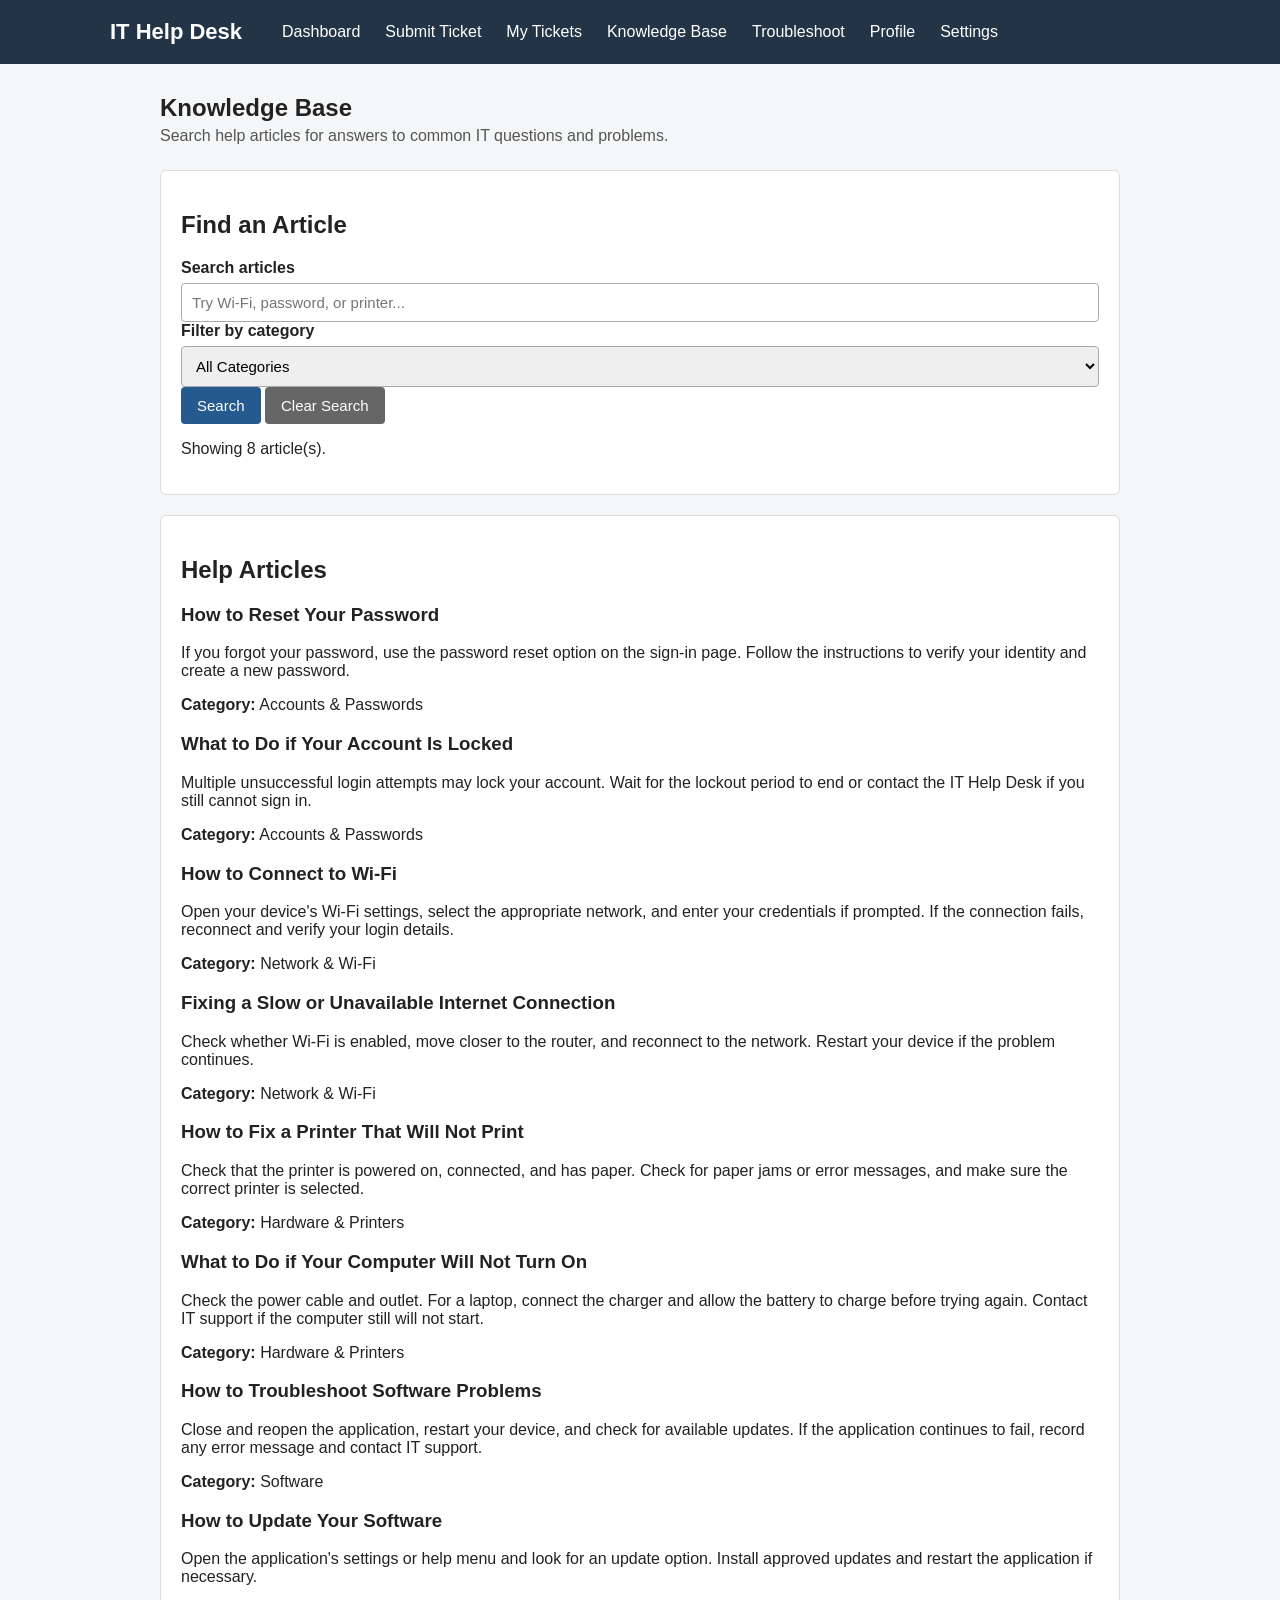
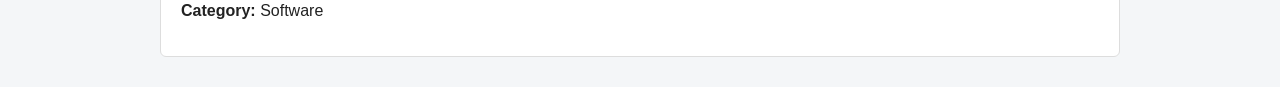
==== knowledge-base.html @ e287bbb6 "Update knowledge-base.html Fixing searching problem" ====
<!DOCTYPE html>
<html lang="en">
<head>
    <!-- Set the character encoding and responsive page layout. -->
    <meta charset="UTF-8">
    <meta name="viewport" content="width=device-width, initial-scale=1.0">

    <!-- Set the page title and load the shared stylesheet. -->
    <title>IT Help Desk - Knowledge Base</title>
    <link rel="stylesheet" href="css/style.css">
</head>
<body>

<header>
    <!-- Shared navigation links used throughout the Help Desk website. -->
    <div class="navbar">
        <h1>IT Help Desk</h1>

        <nav>
            <a href="index.html">Dashboard</a>
            <a href="submit-ticket.html">Submit Ticket</a>
            <a href="tickets.html">My Tickets</a>
            <a href="knowledge-base.html" aria-current="page">Knowledge Base</a>
            <a href="troubleshoot.html">Troubleshoot</a>
            <a href="profile.html">Profile</a>
            <a href="settings.html">Settings</a>
        </nav>
    </div>
</header>

<main>
    <!-- Page heading and a short explanation of the Knowledge Base. -->
    <h2 class="page-title">Knowledge Base</h2>

    <p class="page-description">
        Search help articles for answers to common IT questions and problems.
    </p>

    <!-- Search form lets users search article titles and descriptions. -->
    <section class="card">
        <h2>Find an Article</h2>

        <form id="search-form">
            <!-- Search text entered by the user. -->
            <label for="search">Search articles</label>
            <input
                type="search"
                id="search"
                name="search"
                placeholder="Try Wi-Fi, password, or printer..."
            >

            <!-- Category dropdown filters the available articles. -->
            <label for="category">Filter by category</label>
            <select id="category" name="category">
                <option value="all">All Categories</option>
                <option value="accounts">Accounts &amp; Passwords</option>
                <option value="network">Network &amp; Wi-Fi</option>
                <option value="hardware">Hardware &amp; Printers</option>
                <option value="software">Software</option>
            </select>

            <!-- Submit and clear buttons for the search controls. -->
            <button type="submit">Search</button>
            <button type="button" id="clear-search" class="button-secondary">
                Clear Search
            </button>
        </form>

        <!-- JavaScript updates this text with the number of matching articles. -->
        <p id="result-count" role="status" aria-live="polite"></p>
    </section>

    <!-- Articles are filtered by the Knowledge Base JavaScript. -->
    <section class="card">
        <h2>Help Articles</h2>

        <div id="articles">
            <!-- Article: account and password help. -->
            <article class="article" data-category="accounts">
                <h3>How to Reset Your Password</h3>
                <p>
                    If you forgot your password, use the password reset option
                    on the sign-in page. Follow the instructions to verify your
                    identity and create a new password.
                </p>
                <p><strong>Category:</strong> Accounts &amp; Passwords</p>
            </article>

            <!-- Article: account access and login problems. -->
            <article class="article" data-category="accounts">
                <h3>What to Do if Your Account Is Locked</h3>
                <p>
                    Multiple unsuccessful login attempts may lock your account.
                    Wait for the lockout period to end or contact the IT Help
                    Desk if you still cannot sign in.
                </p>
                <p><strong>Category:</strong> Accounts &amp; Passwords</p>
            </article>

            <!-- Article: wireless network troubleshooting. -->
            <article class="article" data-category="network">
                <h3>How to Connect to Wi-Fi</h3>
                <p>
                    Open your device's Wi-Fi settings, select the appropriate
                    network, and enter your credentials if prompted. If the
                    connection fails, reconnect and verify your login details.
                </p>
                <p><strong>Category:</strong> Network &amp; Wi-Fi</p>
            </article>

            <!-- Article: resolving common internet connection problems. -->
            <article class="article" data-category="network">
                <h3>Fixing a Slow or Unavailable Internet Connection</h3>
                <p>
                    Check whether Wi-Fi is enabled, move closer to the router,
                    and reconnect to the network. Restart your device if the
                    problem continues.
                </p>
                <p><strong>Category:</strong> Network &amp; Wi-Fi</p>
            </article>

            <!-- Article: printer troubleshooting. -->
            <article class="article" data-category="hardware">
                <h3>How to Fix a Printer That Will Not Print</h3>
                <p>
                    Check that the printer is powered on, connected, and has
                    paper. Check for paper jams or error messages, and make
                    sure the correct printer is selected.
                </p>
                <p><strong>Category:</strong> Hardware &amp; Printers</p>
            </article>

            <!-- Article: basic computer hardware troubleshooting. -->
            <article class="article" data-category="hardware">
                <h3>What to Do if Your Computer Will Not Turn On</h3>
                <p>
                    Check the power cable and outlet. For a laptop, connect the
                    charger and allow the battery to charge before trying again.
                    Contact IT support if the computer still will not start.
                </p>
                <p><strong>Category:</strong> Hardware &amp; Printers</p>
            </article>

            <!-- Article: application installation and update problems. -->
            <article class="article" data-category="software">
                <h3>How to Troubleshoot Software Problems</h3>
                <p>
                    Close and reopen the application, restart your device, and
                    check for available updates. If the application continues
                    to fail, record any error message and contact IT support.
                </p>
                <p><strong>Category:</strong> Software</p>
            </article>

            <!-- Article: common application update guidance. -->
            <article class="article" data-category="software">
                <h3>How to Update Your Software</h3>
                <p>
                    Open the application's settings or help menu and look for
                    an update option. Install approved updates and restart the
                    application if necessary.
                </p>
                <p><strong>Category:</strong> Software</p>
            </article>
        </div>

        <!-- JavaScript displays this message when no articles match. -->
        <p id="no-results" hidden>
            No articles match your search. Try different keywords or choose
            another category.
        </p>
    </section>
</main>

<!-- Load settings first so saved appearance preferences are applied. -->
<script src="js/settings.js"></script>

<!-- Load the script that searches and filters Knowledge Base articles. -->
<script src="js/knowledge-base.js"></script>

</body>
</html>
---- css/style.css ----
* {
    box-sizing: border-box;
}

body {
    margin: 0;
    font-family: Arial, sans-serif;
    background-color: #f4f6f8;
    color: #222;
}

/* Shared navigation */
header {
    background-color: #243447;
    color: white;
}

.navbar {
    max-width: 1100px;
    margin: auto;
    display: flex;
    align-items: center;
    padding: 15px 20px;
}

.navbar h1 {
    margin: 0;
    margin-right: 30px;
    font-size: 22px;
}

.navbar nav {
    display: flex;
    flex-wrap: wrap;
    gap: 5px;
}

.navbar a {
    color: white;
    text-decoration: none;
    padding: 8px 10px;
    border-radius: 4px;
}

.navbar a:hover,
.navbar a:focus {
    background-color: #3d536b;
}

/* Main page layout */
main {
    max-width: 1000px;
    margin: 30px auto;
    padding: 0 20px;
}

.page-title {
    margin-bottom: 5px;
}

.page-description {
    color: #555;
    margin-top: 0;
    margin-bottom: 25px;
}

/* Reusable cards */
.card {
    background-color: white;
    border: 1px solid #ddd;
    border-radius: 6px;
    padding: 20px;
    margin-bottom: 20px;
}

/* Buttons */
.button,
button {
    display: inline-block;
    background-color: #245a8d;
    color: white;
    border: none;
    border-radius: 4px;
    padding: 10px 16px;
    text-decoration: none;
    cursor: pointer;
    font-size: 15px;
}

.button:hover,
button:hover {
    background-color: #19466f;
}

.button-secondary {
    background-color: #666;
}

/* Forms */
.form-group {
    margin-bottom: 18px;
}

label {
    display: block;
    font-weight: bold;
    margin-bottom: 6px;
}

input,
select,
textarea {
    width: 100%;
    padding: 10px;
    border: 1px solid #aaa;
    border-radius: 4px;
    font-size: 15px;
}

textarea {
    min-height: 120px;
    resize: vertical;
}

.error-message {
    color: #b00020;
    margin-top: 5px;
}

.success-message {
    background-color: #e8f5e9;
    border: 1px solid #7cb982;
    padding: 15px;
    border-radius: 4px;
    margin-bottom: 20px;
}

/* Dashboard */
.dashboard-cards {
    display: grid;
    grid-template-columns: repeat(2, 1fr);
    gap: 20px;
}

.stat-number {
    font-size: 32px;
    font-weight: bold;
    margin: 5px 0;
}

.quick-actions {
    display: flex;
    gap: 10px;
    flex-wrap: wrap;
}

@media (max-width: 700px) {
    .dashboard-cards {
        grid-template-columns: 1fr;
    }

    .navbar {
        align-items: flex-start;
        flex-direction: column;
    }

    .navbar h1 {
        margin-bottom: 10px;
    }
}
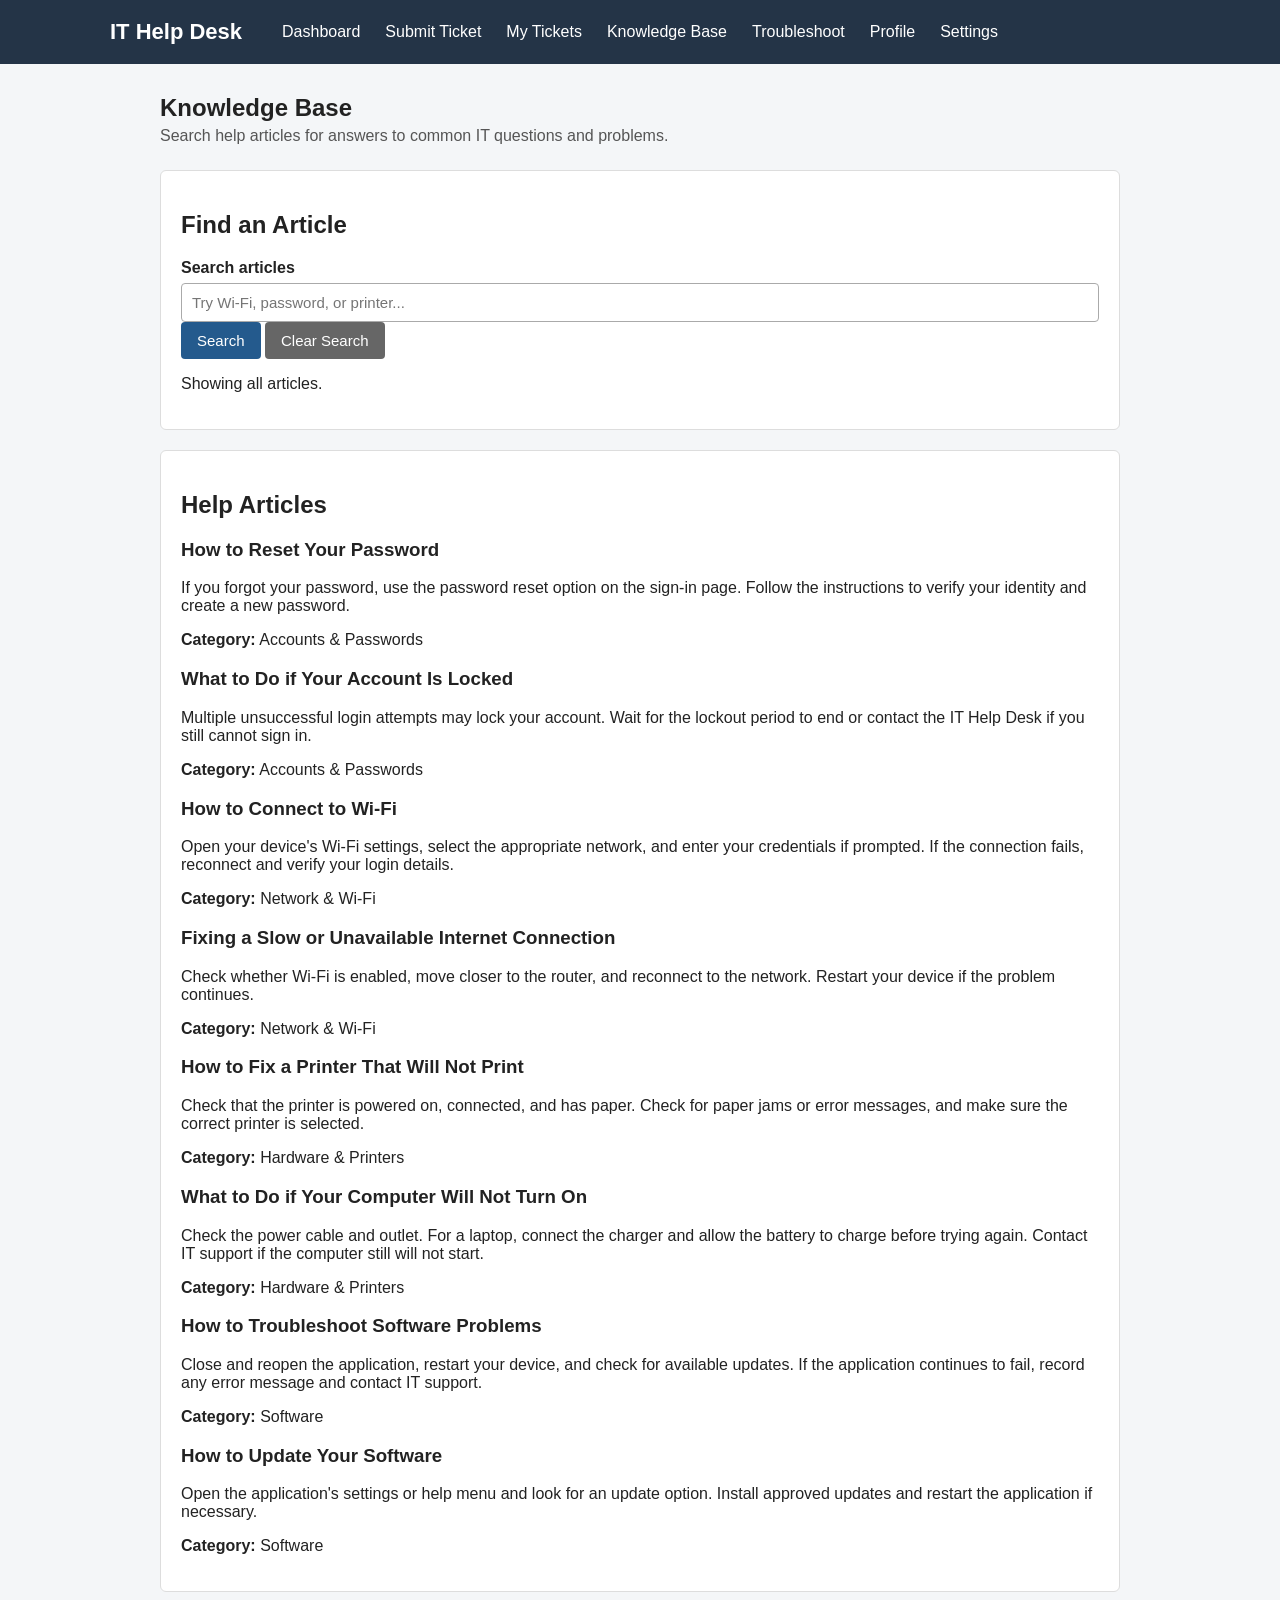
==== commit 95d75958: "Update knowledge-base.html Removing category filtering and fixing the search" ====
--- a/knowledge-base.html
+++ b/knowledge-base.html
@@ -50,34 +50,31 @@
                 placeholder="Try Wi-Fi, password, or printer..."
             >
 
-            <!-- Category dropdown filters the available articles. -->
-            <label for="category">Filter by category</label>
-            <select id="category" name="category">
-                <option value="all">All Categories</option>
-                <option value="accounts">Accounts &amp; Passwords</option>
-                <option value="network">Network &amp; Wi-Fi</option>
-                <option value="hardware">Hardware &amp; Printers</option>
-                <option value="software">Software</option>
-            </select>
+            <!-- Submit the search or clear the current search. -->
+            <button type="submit">Search</button>
 
-            <!-- Submit and clear buttons for the search controls. -->
-            <button type="submit">Search</button>
-            <button type="button" id="clear-search" class="button-secondary">
+            <button
+                type="button"
+                id="clear-search"
+                class="button-secondary"
+            >
                 Clear Search
             </button>
         </form>
 
-        <!-- JavaScript updates this text with the number of matching articles. -->
-        <p id="result-count" role="status" aria-live="polite"></p>
+        <!-- JavaScript updates this text after a search is submitted. -->
+        <p id="result-count" role="status" aria-live="polite">
+            Showing all articles.
+        </p>
     </section>
 
-    <!-- Articles are filtered by the Knowledge Base JavaScript. -->
+    <!-- The JavaScript searches and filters these help articles. -->
     <section class="card">
         <h2>Help Articles</h2>
 
         <div id="articles">
             <!-- Article: account and password help. -->
-            <article class="article" data-category="accounts">
+            <article class="article">
                 <h3>How to Reset Your Password</h3>
                 <p>
                     If you forgot your password, use the password reset option
@@ -88,7 +85,7 @@
             </article>
 
             <!-- Article: account access and login problems. -->
-            <article class="article" data-category="accounts">
+            <article class="article">
                 <h3>What to Do if Your Account Is Locked</h3>
                 <p>
                     Multiple unsuccessful login attempts may lock your account.
@@ -99,7 +96,7 @@
             </article>
 
             <!-- Article: wireless network troubleshooting. -->
-            <article class="article" data-category="network">
+            <article class="article">
                 <h3>How to Connect to Wi-Fi</h3>
                 <p>
                     Open your device's Wi-Fi settings, select the appropriate
@@ -110,7 +107,7 @@
             </article>
 
             <!-- Article: resolving common internet connection problems. -->
-            <article class="article" data-category="network">
+            <article class="article">
                 <h3>Fixing a Slow or Unavailable Internet Connection</h3>
                 <p>
                     Check whether Wi-Fi is enabled, move closer to the router,
@@ -121,7 +118,7 @@
             </article>
 
             <!-- Article: printer troubleshooting. -->
-            <article class="article" data-category="hardware">
+            <article class="article">
                 <h3>How to Fix a Printer That Will Not Print</h3>
                 <p>
                     Check that the printer is powered on, connected, and has
@@ -132,7 +129,7 @@
             </article>
 
             <!-- Article: basic computer hardware troubleshooting. -->
-            <article class="article" data-category="hardware">
+            <article class="article">
                 <h3>What to Do if Your Computer Will Not Turn On</h3>
                 <p>
                     Check the power cable and outlet. For a laptop, connect the
@@ -142,8 +139,8 @@
                 <p><strong>Category:</strong> Hardware &amp; Printers</p>
             </article>
 
-            <!-- Article: application installation and update problems. -->
-            <article class="article" data-category="software">
+            <!-- Article: application troubleshooting. -->
+            <article class="article">
                 <h3>How to Troubleshoot Software Problems</h3>
                 <p>
                     Close and reopen the application, restart your device, and
@@ -154,7 +151,7 @@
             </article>
 
             <!-- Article: common application update guidance. -->
-            <article class="article" data-category="software">
+            <article class="article">
                 <h3>How to Update Your Software</h3>
                 <p>
                     Open the application's settings or help menu and look for
@@ -167,16 +164,15 @@
 
         <!-- JavaScript displays this message when no articles match. -->
         <p id="no-results" hidden>
-            No articles match your search. Try different keywords or choose
-            another category.
+            No articles match your search. Try different keywords.
         </p>
     </section>
 </main>
 
-<!-- Load settings first so saved appearance preferences are applied. -->
+<!-- Apply saved appearance preferences. -->
 <script src="js/settings.js"></script>
 
-<!-- Load the script that searches and filters Knowledge Base articles. -->
+<!-- Load the Knowledge Base search functionality. -->
 <script src="js/knowledge-base.js"></script>
 
 </body>
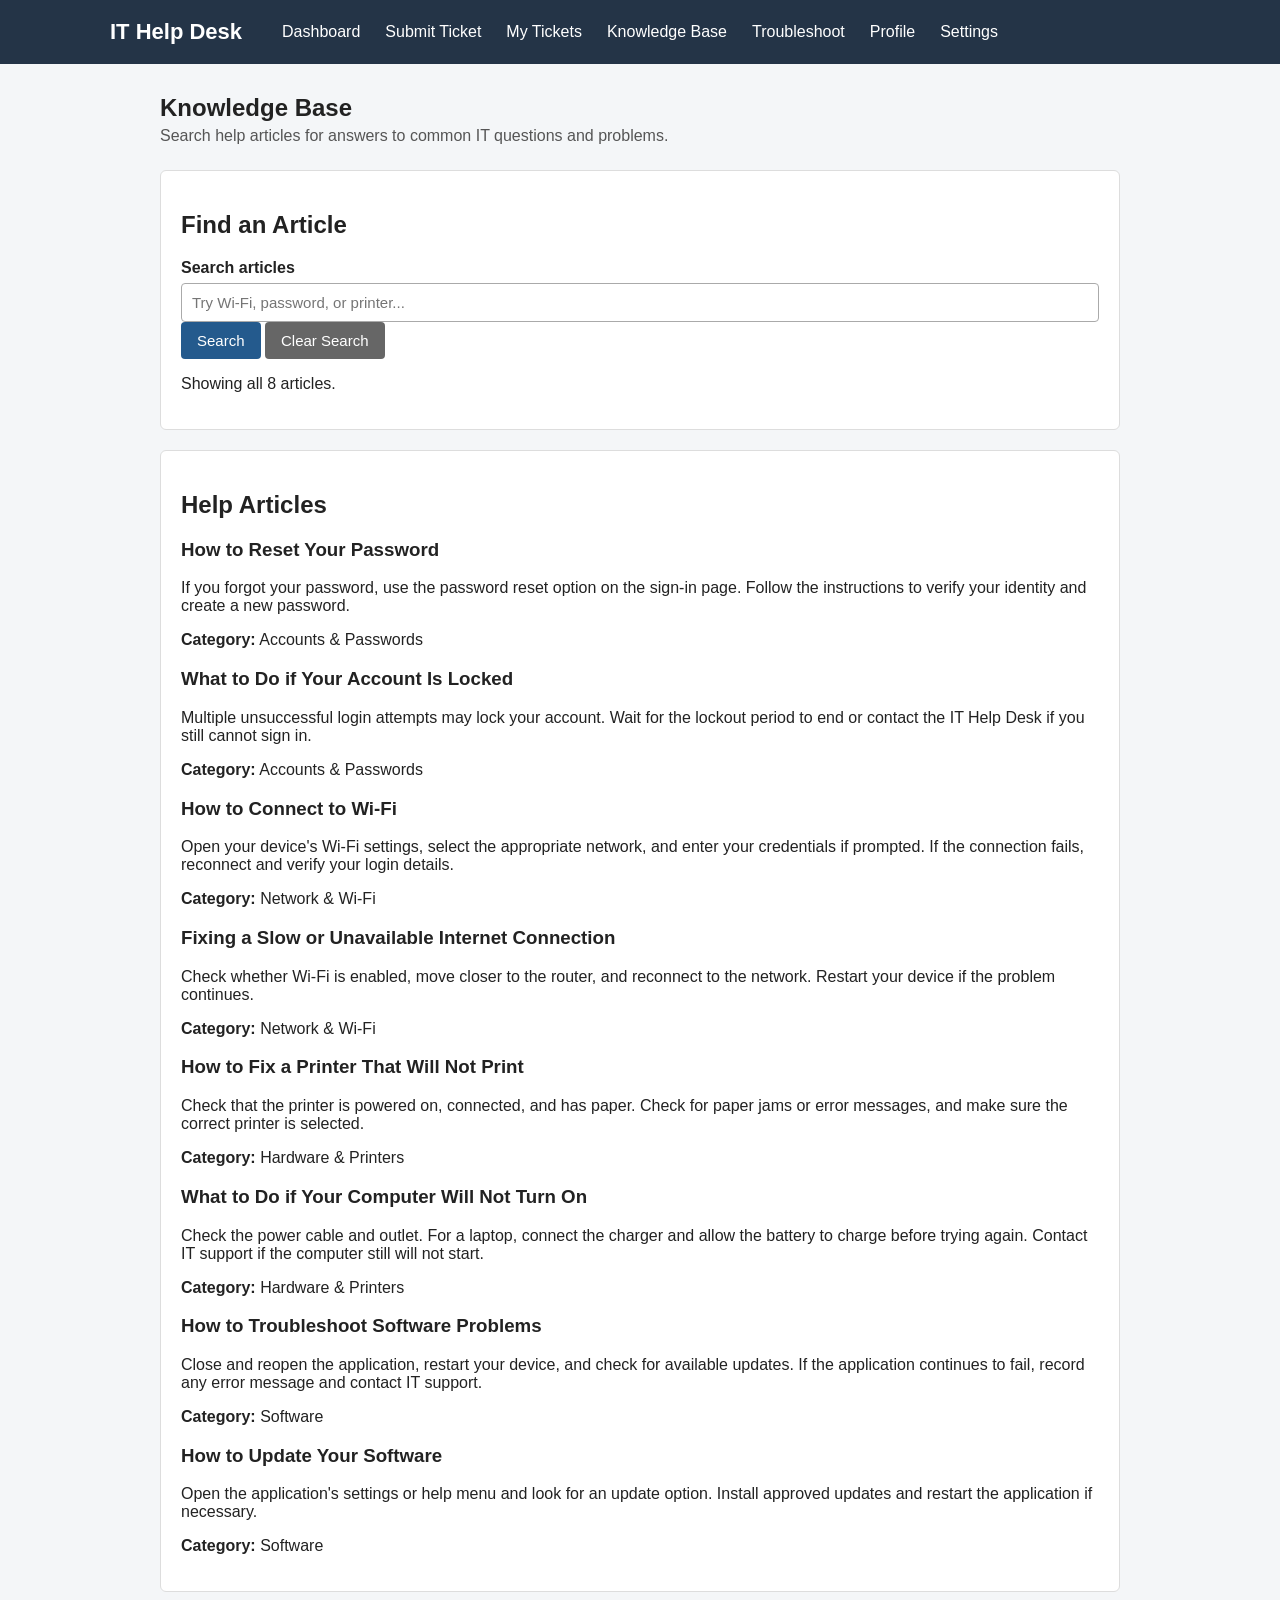
==== commit afa4daca: "Update knowledge-base.html Same thing as last commit" ====
--- a/knowledge-base.html
+++ b/knowledge-base.html
@@ -1,21 +1,17 @@
 <!DOCTYPE html>
 <html lang="en">
 <head>
-    <!-- Set the character encoding and responsive page layout. -->
     <meta charset="UTF-8">
     <meta name="viewport" content="width=device-width, initial-scale=1.0">
-
-    <!-- Set the page title and load the shared stylesheet. -->
     <title>IT Help Desk - Knowledge Base</title>
     <link rel="stylesheet" href="css/style.css">
 </head>
 <body>
 
 <header>
-    <!-- Shared navigation links used throughout the Help Desk website. -->
+    <!-- Website navigation. -->
     <div class="navbar">
         <h1>IT Help Desk</h1>
-
         <nav>
             <a href="index.html">Dashboard</a>
             <a href="submit-ticket.html">Submit Ticket</a>
@@ -29,19 +25,16 @@
 </header>
 
 <main>
-    <!-- Page heading and a short explanation of the Knowledge Base. -->
     <h2 class="page-title">Knowledge Base</h2>
-
     <p class="page-description">
         Search help articles for answers to common IT questions and problems.
     </p>
 
-    <!-- Search form lets users search article titles and descriptions. -->
+    <!-- Search runs only when the user submits this form. -->
     <section class="card">
         <h2>Find an Article</h2>
 
         <form id="search-form">
-            <!-- Search text entered by the user. -->
             <label for="search">Search articles</label>
             <input
                 type="search"
@@ -50,30 +43,22 @@
                 placeholder="Try Wi-Fi, password, or printer..."
             >
 
-            <!-- Submit the search or clear the current search. -->
             <button type="submit">Search</button>
-
-            <button
-                type="button"
-                id="clear-search"
-                class="button-secondary"
-            >
+            <button type="button" id="clear-search" class="button-secondary">
                 Clear Search
             </button>
         </form>
 
-        <!-- JavaScript updates this text after a search is submitted. -->
         <p id="result-count" role="status" aria-live="polite">
-            Showing all articles.
+            Showing all 8 articles.
         </p>
     </section>
 
-    <!-- The JavaScript searches and filters these help articles. -->
+    <!-- Articles are displayed until a search is submitted. -->
     <section class="card">
         <h2>Help Articles</h2>
 
         <div id="articles">
-            <!-- Article: account and password help. -->
             <article class="article">
                 <h3>How to Reset Your Password</h3>
                 <p>
@@ -84,7 +69,6 @@
                 <p><strong>Category:</strong> Accounts &amp; Passwords</p>
             </article>
 
-            <!-- Article: account access and login problems. -->
             <article class="article">
                 <h3>What to Do if Your Account Is Locked</h3>
                 <p>
@@ -95,7 +79,6 @@
                 <p><strong>Category:</strong> Accounts &amp; Passwords</p>
             </article>
 
-            <!-- Article: wireless network troubleshooting. -->
             <article class="article">
                 <h3>How to Connect to Wi-Fi</h3>
                 <p>
@@ -106,7 +89,6 @@
                 <p><strong>Category:</strong> Network &amp; Wi-Fi</p>
             </article>
 
-            <!-- Article: resolving common internet connection problems. -->
             <article class="article">
                 <h3>Fixing a Slow or Unavailable Internet Connection</h3>
                 <p>
@@ -117,7 +99,6 @@
                 <p><strong>Category:</strong> Network &amp; Wi-Fi</p>
             </article>
 
-            <!-- Article: printer troubleshooting. -->
             <article class="article">
                 <h3>How to Fix a Printer That Will Not Print</h3>
                 <p>
@@ -128,7 +109,6 @@
                 <p><strong>Category:</strong> Hardware &amp; Printers</p>
             </article>
 
-            <!-- Article: basic computer hardware troubleshooting. -->
             <article class="article">
                 <h3>What to Do if Your Computer Will Not Turn On</h3>
                 <p>
@@ -139,7 +119,6 @@
                 <p><strong>Category:</strong> Hardware &amp; Printers</p>
             </article>
 
-            <!-- Article: application troubleshooting. -->
             <article class="article">
                 <h3>How to Troubleshoot Software Problems</h3>
                 <p>
@@ -150,7 +129,6 @@
                 <p><strong>Category:</strong> Software</p>
             </article>
 
-            <!-- Article: common application update guidance. -->
             <article class="article">
                 <h3>How to Update Your Software</h3>
                 <p>
@@ -162,17 +140,17 @@
             </article>
         </div>
 
-        <!-- JavaScript displays this message when no articles match. -->
+        <!-- This message appears when a submitted search finds no matches. -->
         <p id="no-results" hidden>
             No articles match your search. Try different keywords.
         </p>
     </section>
 </main>
 
-<!-- Apply saved appearance preferences. -->
+<!-- Load the saved site appearance settings. -->
 <script src="js/settings.js"></script>
 
-<!-- Load the Knowledge Base search functionality. -->
+<!-- Load the manual-search version of the Knowledge Base script. -->
 <script src="js/knowledge-base.js"></script>
 
 </body>
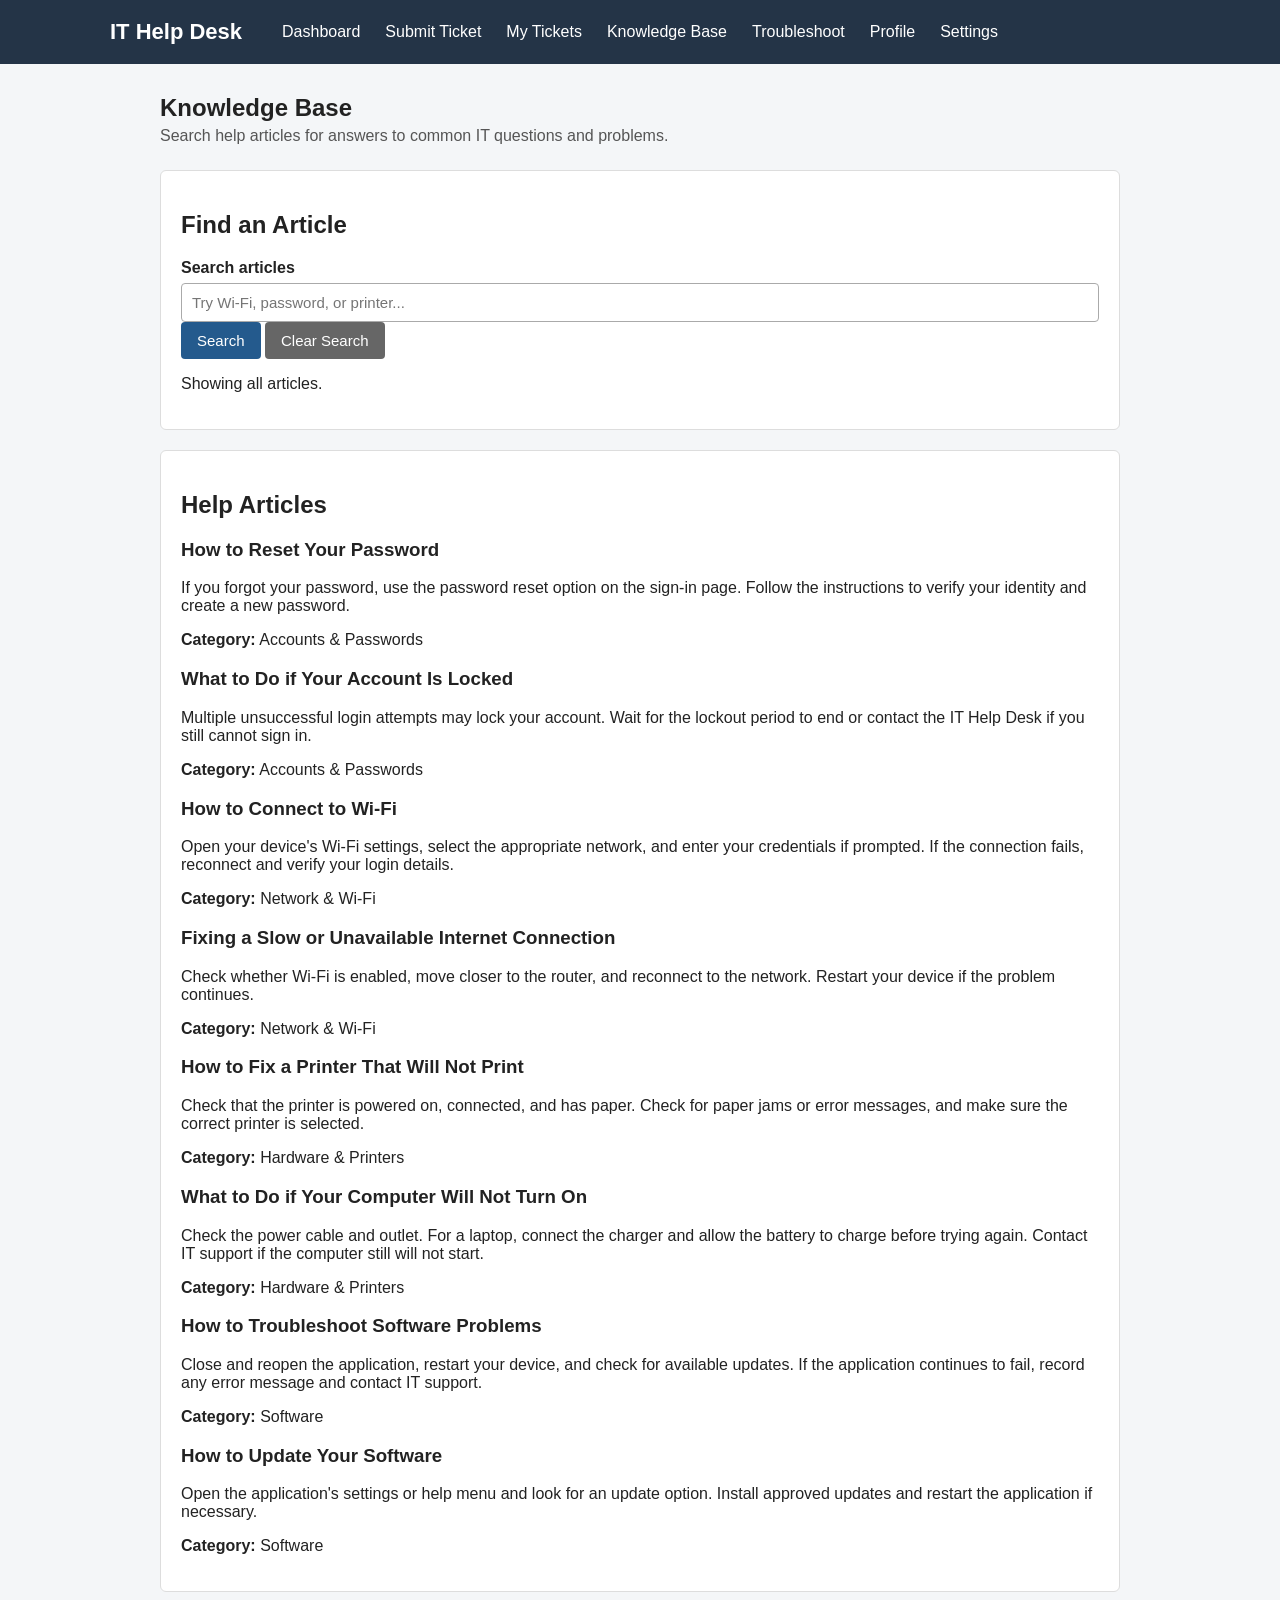
==== commit d93c9928: "Update knowledge-base.html Re-adding the previously removed things" ====
--- a/knowledge-base.html
+++ b/knowledge-base.html
@@ -1,17 +1,21 @@
 <!DOCTYPE html>
 <html lang="en">
 <head>
+    <!-- Set the character encoding and responsive page layout. -->
     <meta charset="UTF-8">
     <meta name="viewport" content="width=device-width, initial-scale=1.0">
+
+    <!-- Set the page title and load the shared stylesheet. -->
     <title>IT Help Desk - Knowledge Base</title>
     <link rel="stylesheet" href="css/style.css">
 </head>
 <body>
 
 <header>
-    <!-- Website navigation. -->
+    <!-- Shared navigation links used throughout the Help Desk website. -->
     <div class="navbar">
         <h1>IT Help Desk</h1>
+
         <nav>
             <a href="index.html">Dashboard</a>
             <a href="submit-ticket.html">Submit Ticket</a>
@@ -25,16 +29,19 @@
 </header>
 
 <main>
+    <!-- Page heading and a short explanation of the Knowledge Base. -->
     <h2 class="page-title">Knowledge Base</h2>
+
     <p class="page-description">
         Search help articles for answers to common IT questions and problems.
     </p>
 
-    <!-- Search runs only when the user submits this form. -->
+    <!-- Search form lets users search article titles and descriptions. -->
     <section class="card">
         <h2>Find an Article</h2>
 
         <form id="search-form">
+            <!-- Search text entered by the user. -->
             <label for="search">Search articles</label>
             <input
                 type="search"
@@ -43,22 +50,30 @@
                 placeholder="Try Wi-Fi, password, or printer..."
             >
 
+            <!-- Submit the search or clear the current search. -->
             <button type="submit">Search</button>
-            <button type="button" id="clear-search" class="button-secondary">
+
+            <button
+                type="button"
+                id="clear-search"
+                class="button-secondary"
+            >
                 Clear Search
             </button>
         </form>
 
+        <!-- JavaScript updates this text after a search is submitted. -->
         <p id="result-count" role="status" aria-live="polite">
-            Showing all 8 articles.
+            Showing all articles.
         </p>
     </section>
 
-    <!-- Articles are displayed until a search is submitted. -->
+    <!-- The JavaScript searches and filters these help articles. -->
     <section class="card">
         <h2>Help Articles</h2>
 
         <div id="articles">
+            <!-- Article: account and password help. -->
             <article class="article">
                 <h3>How to Reset Your Password</h3>
                 <p>
@@ -69,6 +84,7 @@
                 <p><strong>Category:</strong> Accounts &amp; Passwords</p>
             </article>
 
+            <!-- Article: account access and login problems. -->
             <article class="article">
                 <h3>What to Do if Your Account Is Locked</h3>
                 <p>
@@ -79,6 +95,7 @@
                 <p><strong>Category:</strong> Accounts &amp; Passwords</p>
             </article>
 
+            <!-- Article: wireless network troubleshooting. -->
             <article class="article">
                 <h3>How to Connect to Wi-Fi</h3>
                 <p>
@@ -89,6 +106,7 @@
                 <p><strong>Category:</strong> Network &amp; Wi-Fi</p>
             </article>
 
+            <!-- Article: resolving common internet connection problems. -->
             <article class="article">
                 <h3>Fixing a Slow or Unavailable Internet Connection</h3>
                 <p>
@@ -99,6 +117,7 @@
                 <p><strong>Category:</strong> Network &amp; Wi-Fi</p>
             </article>
 
+            <!-- Article: printer troubleshooting. -->
             <article class="article">
                 <h3>How to Fix a Printer That Will Not Print</h3>
                 <p>
@@ -109,6 +128,7 @@
                 <p><strong>Category:</strong> Hardware &amp; Printers</p>
             </article>
 
+            <!-- Article: basic computer hardware troubleshooting. -->
             <article class="article">
                 <h3>What to Do if Your Computer Will Not Turn On</h3>
                 <p>
@@ -119,6 +139,7 @@
                 <p><strong>Category:</strong> Hardware &amp; Printers</p>
             </article>
 
+            <!-- Article: application troubleshooting. -->
             <article class="article">
                 <h3>How to Troubleshoot Software Problems</h3>
                 <p>
@@ -129,6 +150,7 @@
                 <p><strong>Category:</strong> Software</p>
             </article>
 
+            <!-- Article: common application update guidance. -->
             <article class="article">
                 <h3>How to Update Your Software</h3>
                 <p>
@@ -140,17 +162,17 @@
             </article>
         </div>
 
-        <!-- This message appears when a submitted search finds no matches. -->
+        <!-- JavaScript displays this message when no articles match. -->
         <p id="no-results" hidden>
             No articles match your search. Try different keywords.
         </p>
     </section>
 </main>
 
-<!-- Load the saved site appearance settings. -->
+<!-- Apply saved appearance preferences. -->
 <script src="js/settings.js"></script>
 
-<!-- Load the manual-search version of the Knowledge Base script. -->
+<!-- Load the Knowledge Base search functionality. -->
 <script src="js/knowledge-base.js"></script>
 
 </body>
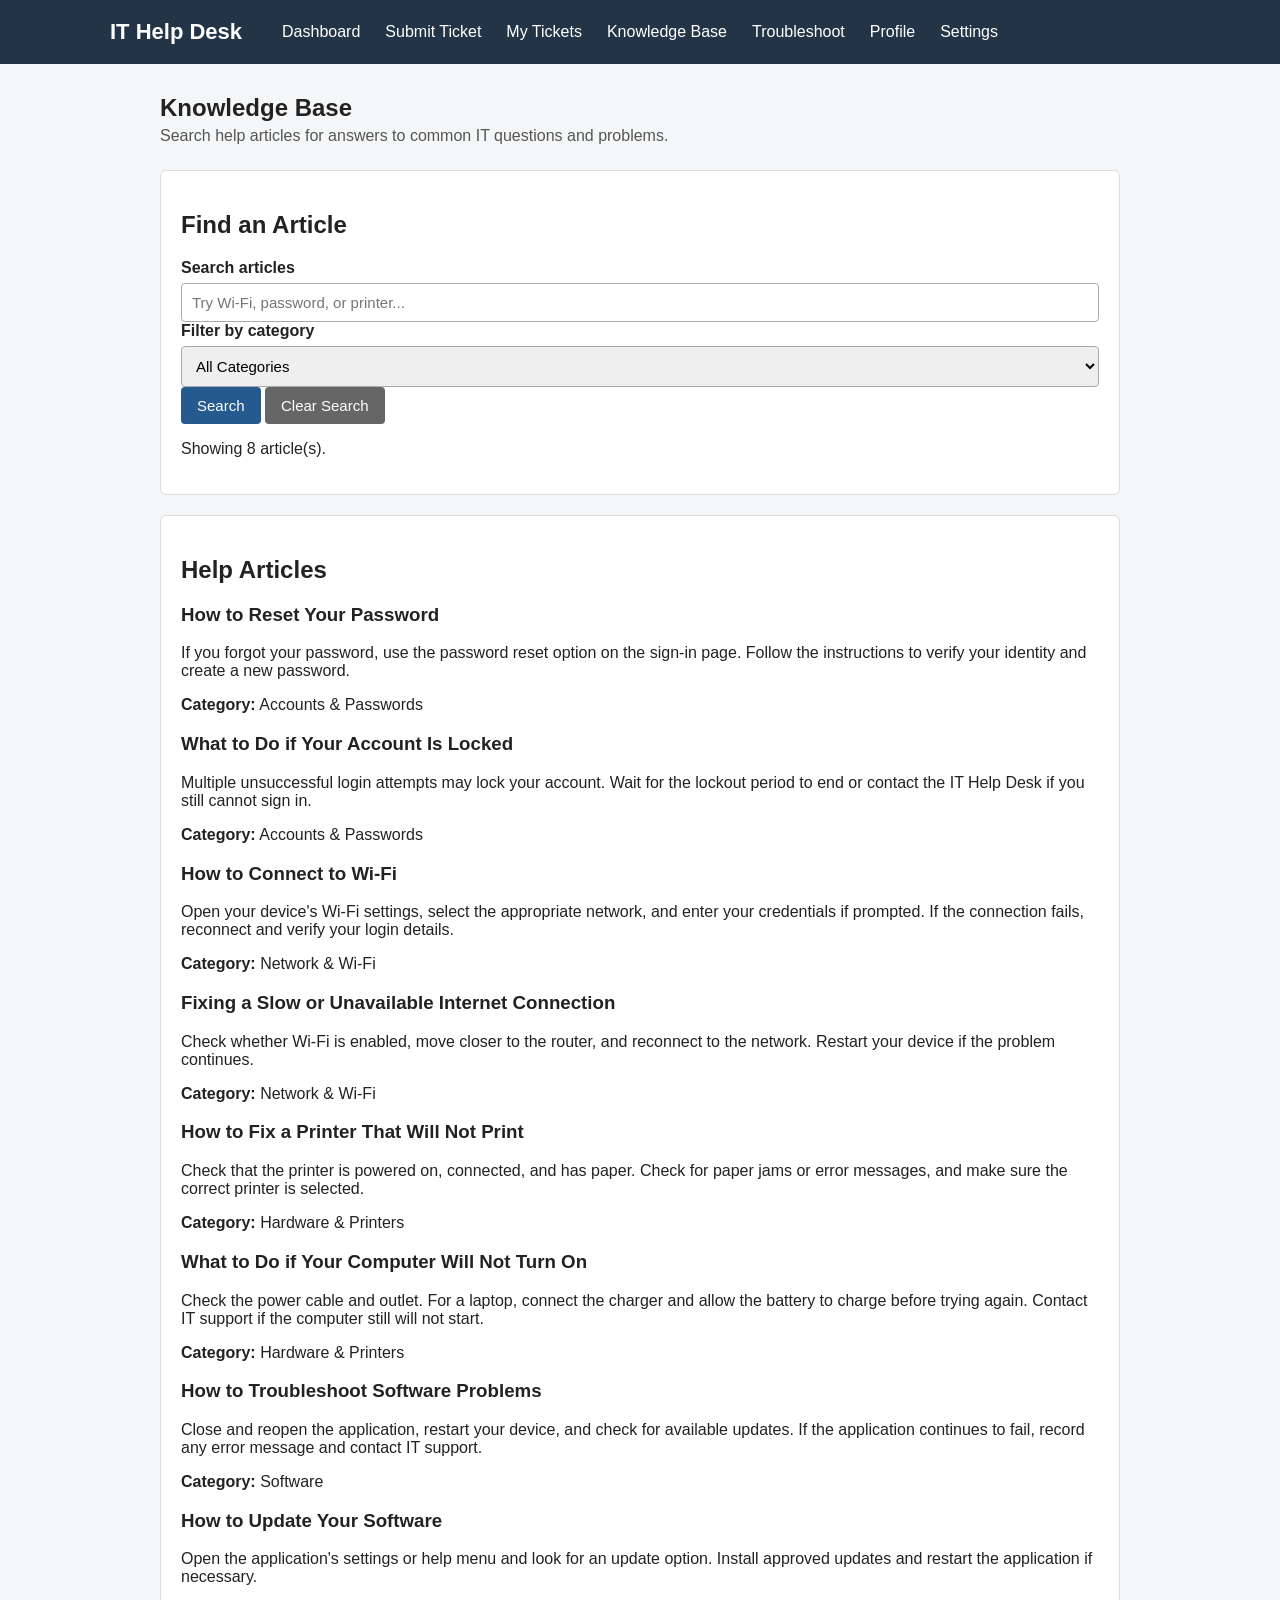
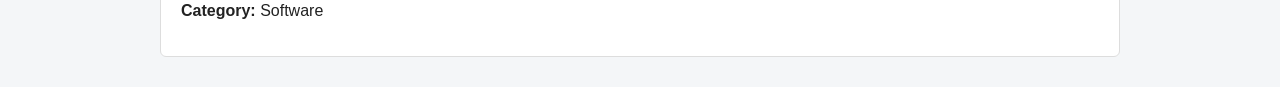
==== commit 6950b9ab: "Update knowledge-base.html Same as last" ====
--- a/knowledge-base.html
+++ b/knowledge-base.html
@@ -50,31 +50,34 @@
                 placeholder="Try Wi-Fi, password, or printer..."
             >
 
-            <!-- Submit the search or clear the current search. -->
+            <!-- Category dropdown filters the available articles. -->
+            <label for="category">Filter by category</label>
+            <select id="category" name="category">
+                <option value="all">All Categories</option>
+                <option value="accounts">Accounts &amp; Passwords</option>
+                <option value="network">Network &amp; Wi-Fi</option>
+                <option value="hardware">Hardware &amp; Printers</option>
+                <option value="software">Software</option>
+            </select>
+
+            <!-- Submit and clear buttons for the search controls. -->
             <button type="submit">Search</button>
-
-            <button
-                type="button"
-                id="clear-search"
-                class="button-secondary"
-            >
+            <button type="button" id="clear-search" class="button-secondary">
                 Clear Search
             </button>
         </form>
 
-        <!-- JavaScript updates this text after a search is submitted. -->
-        <p id="result-count" role="status" aria-live="polite">
-            Showing all articles.
-        </p>
+        <!-- JavaScript updates this text with the number of matching articles. -->
+        <p id="result-count" role="status" aria-live="polite"></p>
     </section>
 
-    <!-- The JavaScript searches and filters these help articles. -->
+    <!-- Articles are filtered by the Knowledge Base JavaScript. -->
     <section class="card">
         <h2>Help Articles</h2>
 
         <div id="articles">
             <!-- Article: account and password help. -->
-            <article class="article">
+            <article class="article" data-category="accounts">
                 <h3>How to Reset Your Password</h3>
                 <p>
                     If you forgot your password, use the password reset option
@@ -85,7 +88,7 @@
             </article>
 
             <!-- Article: account access and login problems. -->
-            <article class="article">
+            <article class="article" data-category="accounts">
                 <h3>What to Do if Your Account Is Locked</h3>
                 <p>
                     Multiple unsuccessful login attempts may lock your account.
@@ -96,7 +99,7 @@
             </article>
 
             <!-- Article: wireless network troubleshooting. -->
-            <article class="article">
+            <article class="article" data-category="network">
                 <h3>How to Connect to Wi-Fi</h3>
                 <p>
                     Open your device's Wi-Fi settings, select the appropriate
@@ -107,7 +110,7 @@
             </article>
 
             <!-- Article: resolving common internet connection problems. -->
-            <article class="article">
+            <article class="article" data-category="network">
                 <h3>Fixing a Slow or Unavailable Internet Connection</h3>
                 <p>
                     Check whether Wi-Fi is enabled, move closer to the router,
@@ -118,7 +121,7 @@
             </article>
 
             <!-- Article: printer troubleshooting. -->
-            <article class="article">
+            <article class="article" data-category="hardware">
                 <h3>How to Fix a Printer That Will Not Print</h3>
                 <p>
                     Check that the printer is powered on, connected, and has
@@ -129,7 +132,7 @@
             </article>
 
             <!-- Article: basic computer hardware troubleshooting. -->
-            <article class="article">
+            <article class="article" data-category="hardware">
                 <h3>What to Do if Your Computer Will Not Turn On</h3>
                 <p>
                     Check the power cable and outlet. For a laptop, connect the
@@ -139,8 +142,8 @@
                 <p><strong>Category:</strong> Hardware &amp; Printers</p>
             </article>
 
-            <!-- Article: application troubleshooting. -->
-            <article class="article">
+            <!-- Article: application installation and update problems. -->
+            <article class="article" data-category="software">
                 <h3>How to Troubleshoot Software Problems</h3>
                 <p>
                     Close and reopen the application, restart your device, and
@@ -151,7 +154,7 @@
             </article>
 
             <!-- Article: common application update guidance. -->
-            <article class="article">
+            <article class="article" data-category="software">
                 <h3>How to Update Your Software</h3>
                 <p>
                     Open the application's settings or help menu and look for
@@ -164,15 +167,16 @@
 
         <!-- JavaScript displays this message when no articles match. -->
         <p id="no-results" hidden>
-            No articles match your search. Try different keywords.
+            No articles match your search. Try different keywords or choose
+            another category.
         </p>
     </section>
 </main>
 
-<!-- Apply saved appearance preferences. -->
+<!-- Load settings first so saved appearance preferences are applied. -->
 <script src="js/settings.js"></script>
 
-<!-- Load the Knowledge Base search functionality. -->
+<!-- Load the script that searches and filters Knowledge Base articles. -->
 <script src="js/knowledge-base.js"></script>
 
 </body>
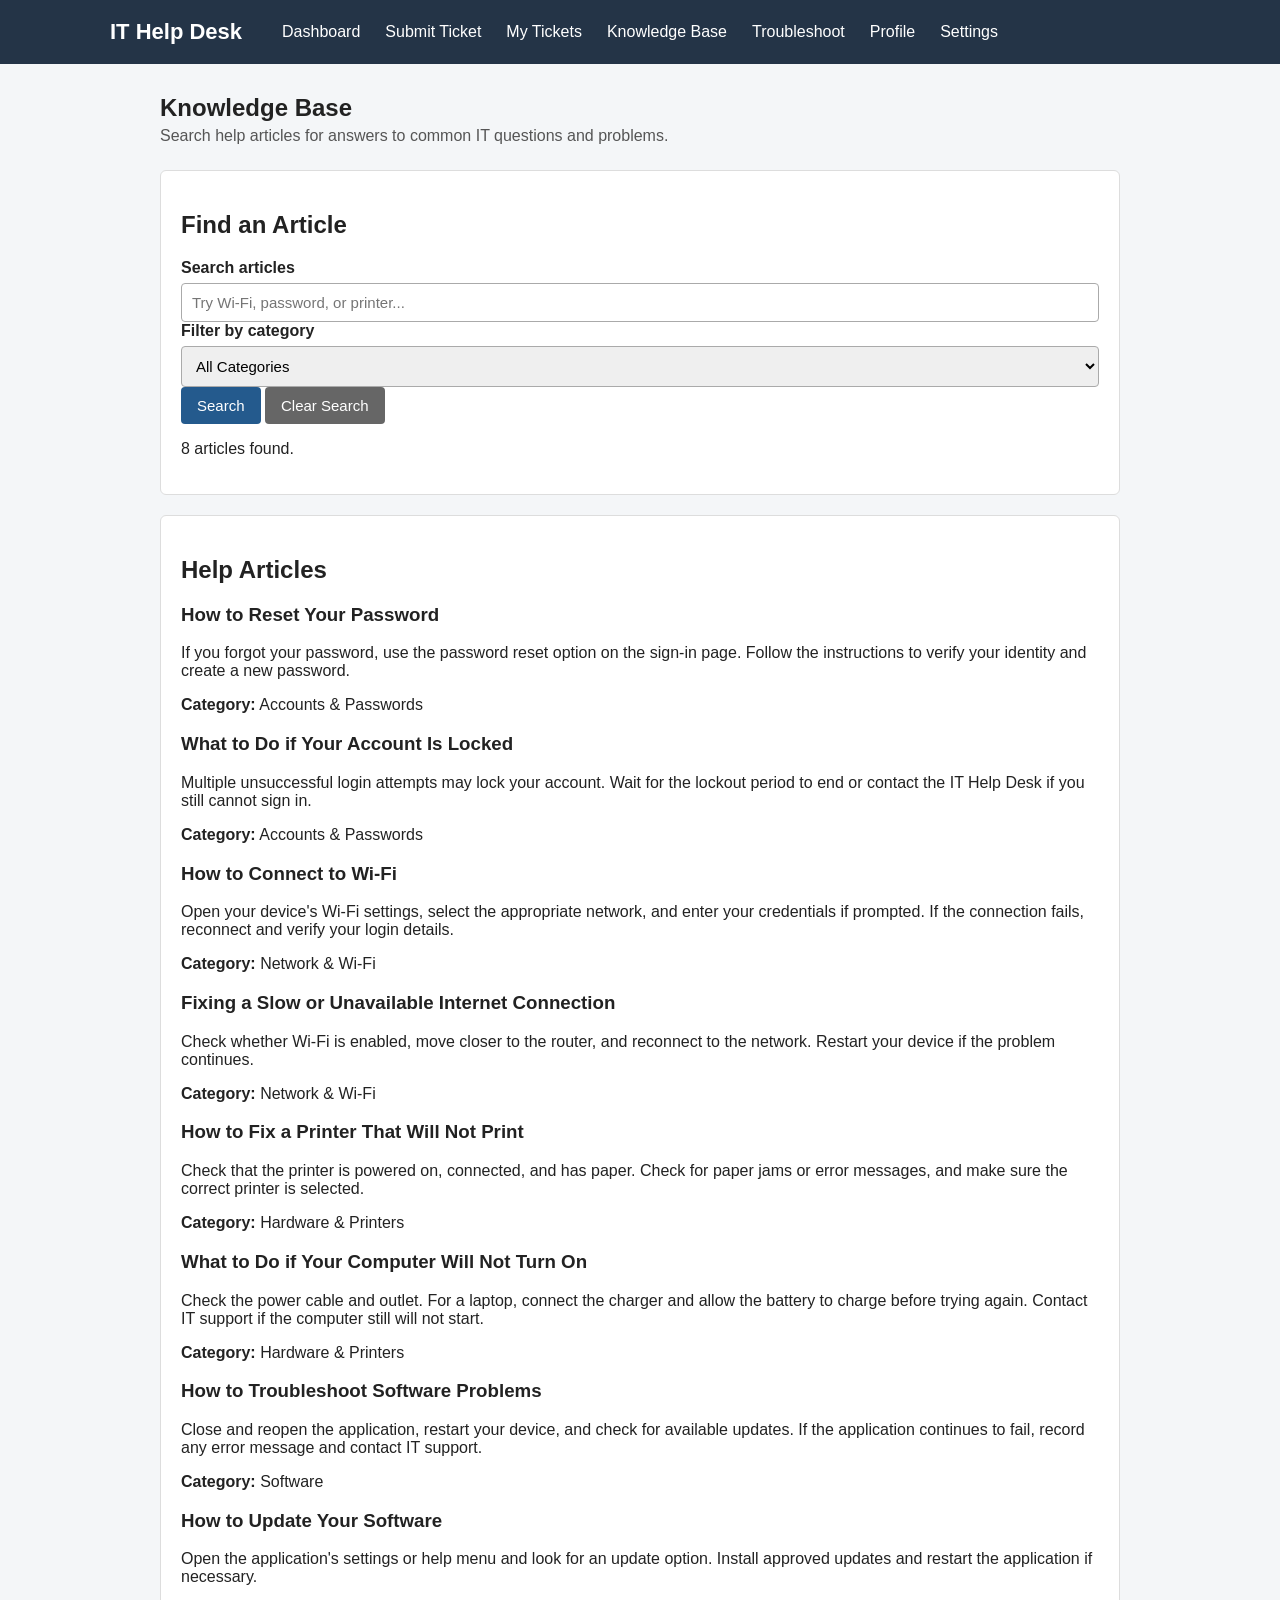
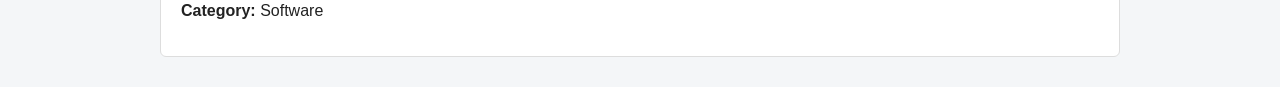
==== commit beb47b94: "Update knowledge-base.html Fixing errors" ====
--- a/knowledge-base.html
+++ b/knowledge-base.html
@@ -1,21 +1,20 @@
 <!DOCTYPE html>
 <html lang="en">
 <head>
-    <!-- Set the character encoding and responsive page layout. -->
+    <!-- Set the character encoding and responsive layout. -->
     <meta charset="UTF-8">
     <meta name="viewport" content="width=device-width, initial-scale=1.0">
 
-    <!-- Set the page title and load the shared stylesheet. -->
+    <!-- Load the shared stylesheet. -->
     <title>IT Help Desk - Knowledge Base</title>
     <link rel="stylesheet" href="css/style.css">
 </head>
 <body>
 
 <header>
-    <!-- Shared navigation links used throughout the Help Desk website. -->
+    <!-- Shared navigation links. -->
     <div class="navbar">
         <h1>IT Help Desk</h1>
-
         <nav>
             <a href="index.html">Dashboard</a>
             <a href="submit-ticket.html">Submit Ticket</a>
@@ -29,19 +28,16 @@
 </header>
 
 <main>
-    <!-- Page heading and a short explanation of the Knowledge Base. -->
     <h2 class="page-title">Knowledge Base</h2>
-
     <p class="page-description">
         Search help articles for answers to common IT questions and problems.
     </p>
 
-    <!-- Search form lets users search article titles and descriptions. -->
+    <!-- Search and category filters are applied when Search is submitted. -->
     <section class="card">
         <h2>Find an Article</h2>
 
         <form id="search-form">
-            <!-- Search text entered by the user. -->
             <label for="search">Search articles</label>
             <input
                 type="search"
@@ -50,7 +46,6 @@
                 placeholder="Try Wi-Fi, password, or printer..."
             >
 
-            <!-- Category dropdown filters the available articles. -->
             <label for="category">Filter by category</label>
             <select id="category" name="category">
                 <option value="all">All Categories</option>
@@ -60,23 +55,24 @@
                 <option value="software">Software</option>
             </select>
 
-            <!-- Submit and clear buttons for the search controls. -->
+            <!-- Submit the search using the button or Enter key. -->
             <button type="submit">Search</button>
             <button type="button" id="clear-search" class="button-secondary">
                 Clear Search
             </button>
         </form>
 
-        <!-- JavaScript updates this text with the number of matching articles. -->
-        <p id="result-count" role="status" aria-live="polite"></p>
+        <!-- The JavaScript updates this after a search is submitted. -->
+        <p id="result-count" role="status" aria-live="polite">
+            Showing all 8 articles.
+        </p>
     </section>
 
-    <!-- Articles are filtered by the Knowledge Base JavaScript. -->
+    <!-- The articles that the search function checks. -->
     <section class="card">
         <h2>Help Articles</h2>
 
         <div id="articles">
-            <!-- Article: account and password help. -->
             <article class="article" data-category="accounts">
                 <h3>How to Reset Your Password</h3>
                 <p>
@@ -87,7 +83,6 @@
                 <p><strong>Category:</strong> Accounts &amp; Passwords</p>
             </article>
 
-            <!-- Article: account access and login problems. -->
             <article class="article" data-category="accounts">
                 <h3>What to Do if Your Account Is Locked</h3>
                 <p>
@@ -98,7 +93,6 @@
                 <p><strong>Category:</strong> Accounts &amp; Passwords</p>
             </article>
 
-            <!-- Article: wireless network troubleshooting. -->
             <article class="article" data-category="network">
                 <h3>How to Connect to Wi-Fi</h3>
                 <p>
@@ -109,7 +103,6 @@
                 <p><strong>Category:</strong> Network &amp; Wi-Fi</p>
             </article>
 
-            <!-- Article: resolving common internet connection problems. -->
             <article class="article" data-category="network">
                 <h3>Fixing a Slow or Unavailable Internet Connection</h3>
                 <p>
@@ -120,7 +113,6 @@
                 <p><strong>Category:</strong> Network &amp; Wi-Fi</p>
             </article>
 
-            <!-- Article: printer troubleshooting. -->
             <article class="article" data-category="hardware">
                 <h3>How to Fix a Printer That Will Not Print</h3>
                 <p>
@@ -131,7 +123,6 @@
                 <p><strong>Category:</strong> Hardware &amp; Printers</p>
             </article>
 
-            <!-- Article: basic computer hardware troubleshooting. -->
             <article class="article" data-category="hardware">
                 <h3>What to Do if Your Computer Will Not Turn On</h3>
                 <p>
@@ -142,7 +133,6 @@
                 <p><strong>Category:</strong> Hardware &amp; Printers</p>
             </article>
 
-            <!-- Article: application installation and update problems. -->
             <article class="article" data-category="software">
                 <h3>How to Troubleshoot Software Problems</h3>
                 <p>
@@ -153,7 +143,6 @@
                 <p><strong>Category:</strong> Software</p>
             </article>
 
-            <!-- Article: common application update guidance. -->
             <article class="article" data-category="software">
                 <h3>How to Update Your Software</h3>
                 <p>
@@ -165,7 +154,7 @@
             </article>
         </div>
 
-        <!-- JavaScript displays this message when no articles match. -->
+        <!-- Shown only when a submitted search finds no matches. -->
         <p id="no-results" hidden>
             No articles match your search. Try different keywords or choose
             another category.
@@ -173,10 +162,8 @@
     </section>
 </main>
 
-<!-- Load settings first so saved appearance preferences are applied. -->
+<!-- Apply the saved theme before loading the page's search functionality. -->
 <script src="js/settings.js"></script>
-
-<!-- Load the script that searches and filters Knowledge Base articles. -->
 <script src="js/knowledge-base.js"></script>
 
 </body>
